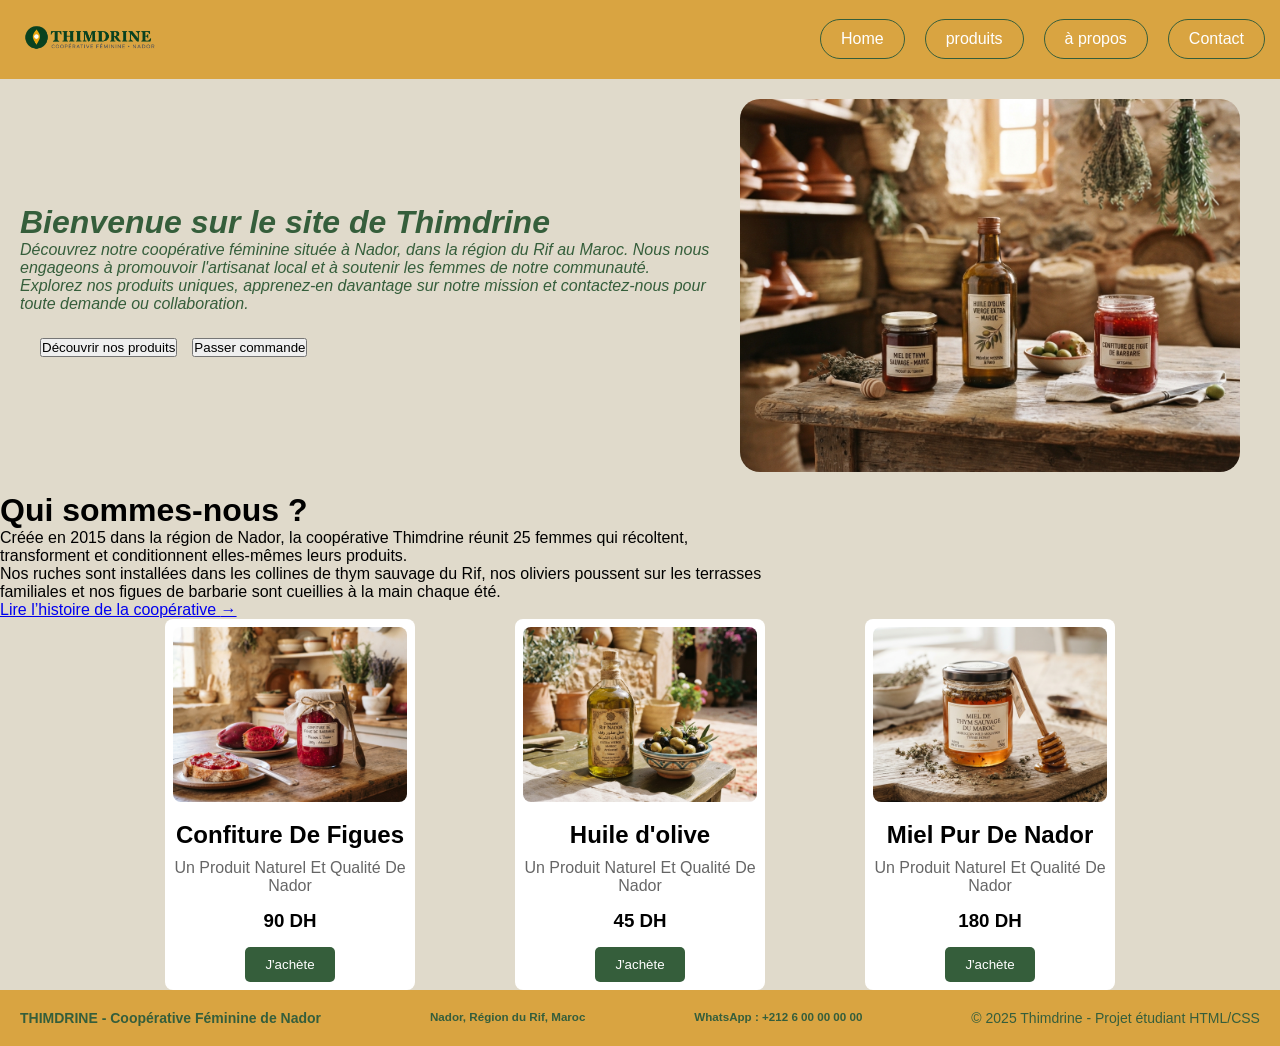
==== index.html @ 96b54910 "Initial commit" ====
<!DOCTYPE html>
<html lang="en">
<head>
    <meta charset="UTF-8">
    <meta name="viewport" content="width=device-width, initial-scale=1.0">
    <title>Thimdrine — Coopérative du Rif</title>
    
</head>
<body>
<header>
    <div class="logo">
         <img src="logo.png" alt="logo">
        </a>
    </div>
        <nav class="menu"> 
            <ul>
              <a href="index.html">Home</a>
              <a href="produits.html">produits</a>
              <a href="apropos.html">à propos </a>
              <a href="contact.html">Contact</a>
            </ul>
        </nav>
</header>

        <div class="container">
          <div class="content-text">
            <h1>Bienvenue sur le site de Thimdrine</h1>
            <p>Découvrez notre coopérative féminine située à Nador, dans la région du Rif au Maroc. Nous nous engageons à promouvoir l'artisanat local et à soutenir les femmes de notre communauté.</p>
             <p>Explorez nos produits uniques, apprenez-en davantage sur notre mission et contactez-nous pour toute demande ou collaboration.</p>
                  <div class="buttons">
                  <button >Découvrir nos produits</button>
                  <button >Passer commande</button>
             </div>
          </div>
          <div class="img-container">
        <img src="img1.png" alt="image1" width="300" height="300">
    </div>
</div>
<div>
    <h1>Qui sommes-nous ?</h1>
    <p>Créée en 2015 dans la région de Nador, la coopérative Thimdrine réunit 25 femmes qui  récoltent,<br> transforment et conditionnent elles-mêmes leurs produits.</p>
    <p>Nos ruches sont installées dans les collines de thym sauvage du Rif, nos oliviers poussent sur les terrasses <br> familiales et nos figues de barbarie sont cueillies à la main chaque été.</p>
</div>
<div>
    <a href="apropos.html" class="history-link">
  Lire l’histoire de la coopérative <span aria-hidden="true">→</span>
</a>
</div>
<main class="products">
    <div class="product">
            <img src="img2.png" alt="Product 1">
            <h2>Confiture De Figues</h2>
            <p>Un Produit Naturel Et Qualité De Nador</p>
            <h3>90 DH</h3>
            <button >J'achète</button>
   </div>
    <div class="product">
            <img src="img3.png" alt="Product 1">
            <h2>Huile d'olive</h2>
            <p>Un Produit Naturel Et Qualité De Nador</p>
            <h3>45 DH</h3>
            <button>J'achète</button>
   </div>
    <div class="product">
            <img src="img4.png" alt="Product 1">
            <h2>Miel Pur De Nador</h2>
            <p>Un Produit Naturel Et Qualité De Nador</p>
            <h3>180 DH</h3>
            <button >J'achète</button>
   </div>
</main>
    
      <footer>
        <h4>THIMDRINE - Coopérative Féminine de Nador</h4>
        <h5>Nador, Région du Rif, Maroc</h5>
        <h5>WhatsApp : +212 6 00 00 00 00</h5>
        <p> © 2025 Thimdrine - Projet étudiant HTML/CSS</p>

      </footer>
      <link rel="stylesheet" href="style.css">
</body>
</html>
---- style.css ----
body {
    margin: 0;
    padding: 0;
    font-family: Arial, sans-serif;
    background-color: #E0DACB;
}
* {
    margin: 0;
    padding: 0;
    box-sizing: border-box;
    font-family: Arial, sans-serif;
}
header {
    position: fixed;
    top: 0;
    left: 0;
    width: 100%;
    background-color: #D9A441;
    color: #355E3B;
    padding: 15px 15px;
    display: flex;
    justify-content: space-between;
    align-items: center;
    padding: 15px;
}
header{
    position: relative;
    z-index: 100;
}

.hero img {
    position: relative;
    z-index: 10;
}
header .logo {
    display: flex;
    align-items: center;
}

header .logo img {
    width: 150px;
    height: auto;
}

header nav ul {
    list-style: none;
    display: flex;
    gap: 20px;
}

header nav ul li a {
    text-decoration: none;
    color: #355E3B;
    font-size: 18px;
}

header nav ul li a:hover {
    text-decoration: underline;
}
.menu a{
    display: flex;
    justify-content: space-between;
    align-items: center;
    padding: 10px 20px;
    background-color: #D9A441;
    border: 1px solid #355E3B;
    border-radius: 50px;
    text-decoration: none;
    color: #ffffff;
}
.menu a:hover {
    background-color: #E0DACB;
    color: #355E3B;
}

footer  {
    position: fixed;
    bottom: 0;
    left: 0;
    width: 100%;
    background-color: #D9A441;
    color: #355E3B;
    padding: 15px 0;
    display: flex;
    padding: 30px 40px;
    justify-content: space-between;
    font-size: 14px;
    padding: 20px;
}
footer{
    position: relative;
    z-index: 100;
}
div.container {
    display: flex;
    justify-content: space-between;
    align-items: center;
    padding: 10px 20px;
}
div.content-text {
    font-size: 20px;
    color: #355E3B;
    font-style: italic;
    font-weight: 100;
    font-size: 100%;
}
div.buttons {
    display: flex;
    justify-content: flex-start;
    padding: 10px 20px;
    gap: 15px;
    margin-top: 15px; 
}
div.img-container {
    display: flex;
    justify-content: flex-end;
    padding: 10px 20px;
}
.img-container img {
    width: 500px;
    height: auto;
    border-radius: 20px;
}
/* <=========prouct=========> */
.products {
    display: flex;
    justify-content: center;
    gap: 100px;
}
.product {
    background-color: white;
    width: 250px;
    padding: 8px;
    text-align: center;
    border-radius: 8px;
}
.product img {
    width: 100%;
    height: auto;
     border-radius: 8px;
}

.product h2 {
    margin-top: 15px;
}

.product p {
    margin: 10px 0;
    color: #666;
}

.product h3 {
    margin: 15px 0;
}

.product button {
    background-color: #355E3B;
    color: white;
    border: none;
    padding: 10px 20px;
    border-radius: 5px;
    cursor: pointer;
}

.product button:hover {
    background-color: #D9A441;
}
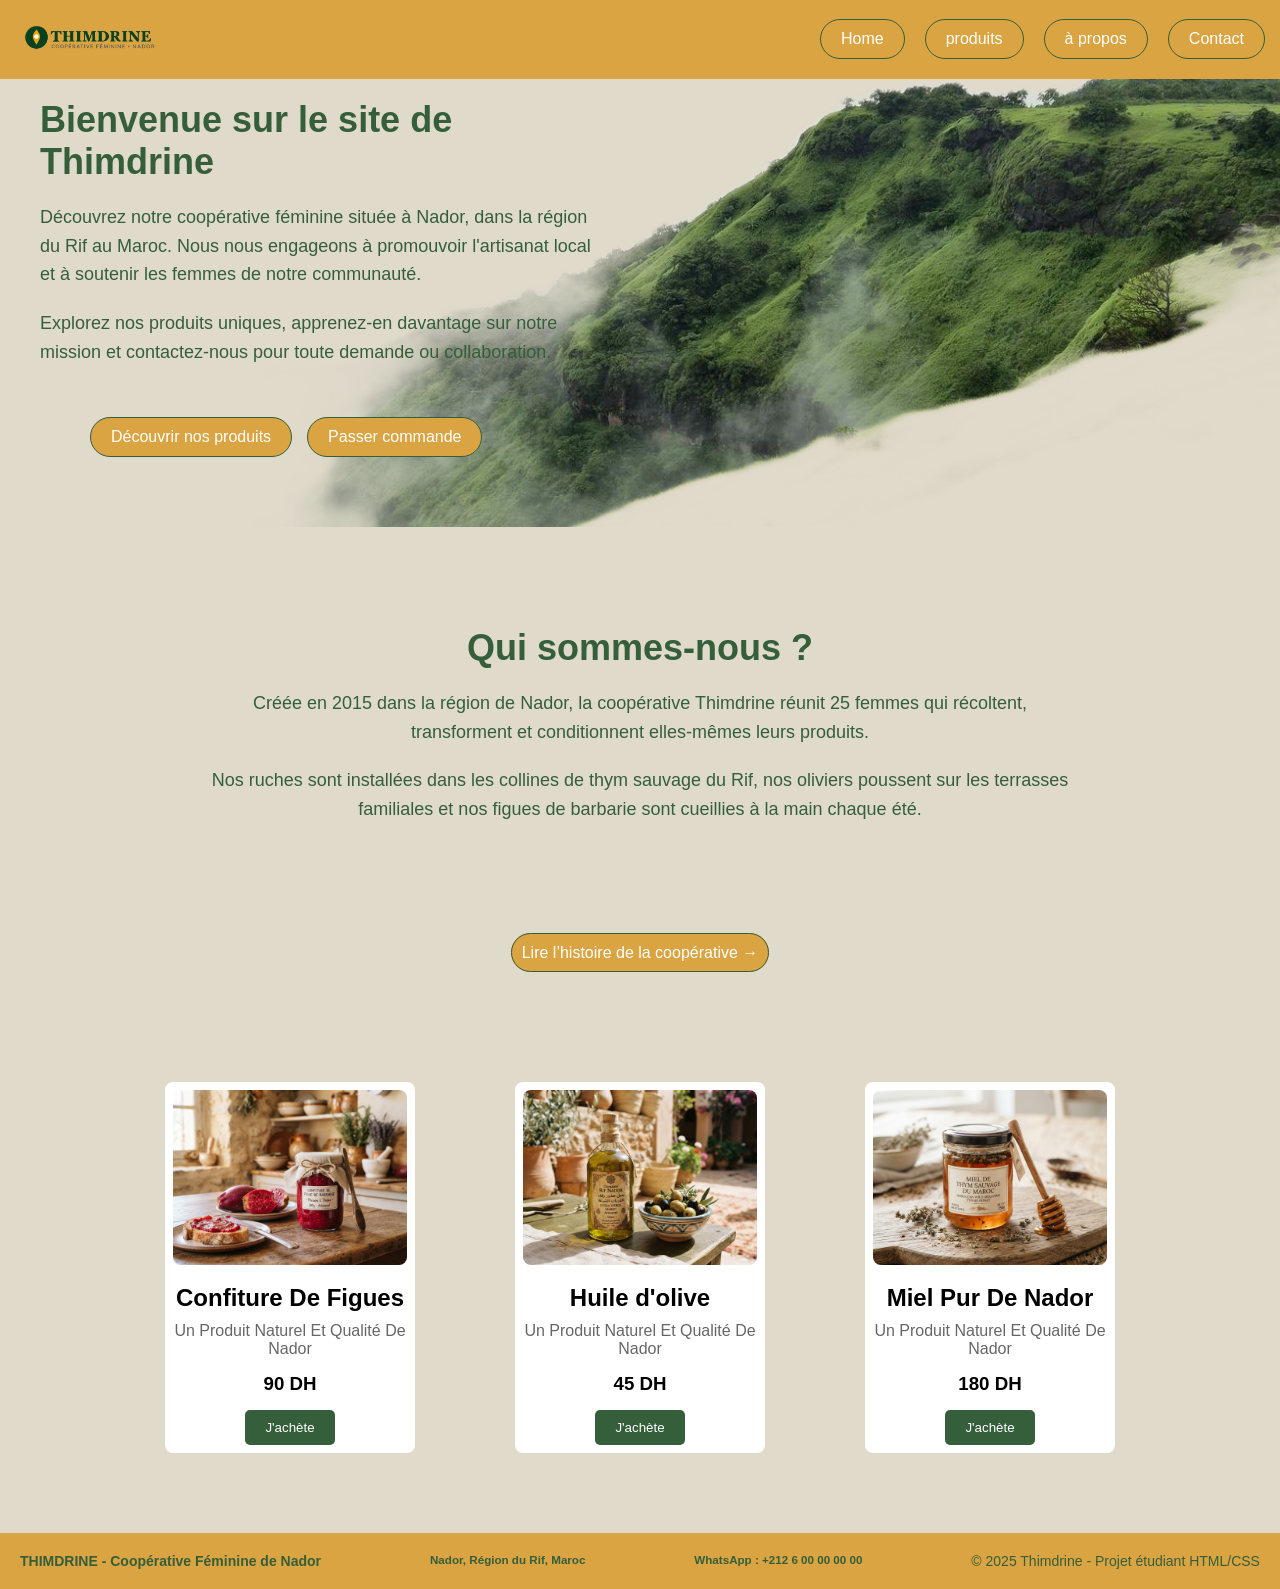
==== commit e4a663af: "J'ai cree une page produit." ====
--- a/index.html
+++ b/index.html
@@ -28,23 +28,22 @@
             <p>Découvrez notre coopérative féminine située à Nador, dans la région du Rif au Maroc. Nous nous engageons à promouvoir l'artisanat local et à soutenir les femmes de notre communauté.</p>
              <p>Explorez nos produits uniques, apprenez-en davantage sur notre mission et contactez-nous pour toute demande ou collaboration.</p>
                   <div class="buttons">
-                  <button >Découvrir nos produits</button>
-                  <button >Passer commande</button>
+                  <a href="produits.html" class="p_rodact">Découvrir nos produits</a>
+                  <a href="contact.html" class="p_rodact" >Passer commande</a>
              </div>
           </div>
           <div class="img-container">
-        <img src="img1.png" alt="image1" width="300" height="300">
     </div>
 </div>
-<div>
+<div class="about-section">
     <h1>Qui sommes-nous ?</h1>
     <p>Créée en 2015 dans la région de Nador, la coopérative Thimdrine réunit 25 femmes qui  récoltent,<br> transforment et conditionnent elles-mêmes leurs produits.</p>
     <p>Nos ruches sont installées dans les collines de thym sauvage du Rif, nos oliviers poussent sur les terrasses <br> familiales et nos figues de barbarie sont cueillies à la main chaque été.</p>
 </div>
-<div>
+<div class="history">
     <a href="apropos.html" class="history-link">
   Lire l’histoire de la coopérative <span aria-hidden="true">→</span>
-</a>
+     </a>
 </div>
 <main class="products">
     <div class="product">
--- a/style.css
+++ b/style.css
@@ -22,6 +22,7 @@
     justify-content: space-between;
     align-items: center;
     padding: 15px;
+    
 }
 header{
     position: relative;
@@ -69,10 +70,25 @@
     color: #ffffff;
 }
 .menu a:hover {
+    background-color: #355E3B;
+    color: #D9A441;
+}
+div.about-section {
+    text-align: center;
+    padding: 100px 50px;
     background-color: #E0DACB;
-    color: #355E3B;
-}
-
+}
+div.about-section h1 {
+    font-size: 36px;
+    color: #355E3B;
+    margin-bottom: 20px;
+}
+div.about-section p {
+    font-size: 18px;
+    color: #355E3B;
+    line-height: 1.6;
+    margin-bottom: 20px;
+}
 footer  {
     position: fixed;
     bottom: 0;
@@ -88,6 +104,7 @@
     padding: 20px;
 }
 footer{
+    margin-top: 80px;
     position: relative;
     z-index: 100;
 }
@@ -96,20 +113,69 @@
     justify-content: space-between;
     align-items: center;
     padding: 10px 20px;
+    
+    background-image: url('view.png');
+    background-repeat: no-repeat;
+    background-position: left center;
+    background-size: 100%; 
+    width: 100%;
+    height:auto;
 }
 div.content-text {
-    font-size: 20px;
-    color: #355E3B;
-    font-style: italic;
-    font-weight: 100;
-    font-size: 100%;
+    max-width: 600px;
+    padding: 10px 20px;
+}
+div.content-text h1 {
+    font-size: 36px;
+    color: #355E3B;
+    margin-bottom: 20px;
+}
+div.content-text p {
+    font-size: 18px;
+    color: #355E3B;
+    line-height: 1.6;
+    margin-bottom: 20px;
+}  
+.history {
+    color: #355E3B;
+    text-align: center;
+}
+.history-link{
+    display: flexbox;
+    padding: 10px 10px;
+    background-color: #D9A441;
+    border: 1px solid #355E3B;
+    border-radius: 40px;
+    text-decoration: none;
+    color: #ffffff;
+    width:15rem;
+}
+.history a:hover{
+    background-color: #355E3B;
+    color: #D9A441;
+}
+
+.p_rodact {
+    display: flex;
+    justify-content: space-between;
+    align-items: center;
+    padding: 10px 20px;
+    background-color: #D9A441;
+    border: 1px solid #355E3B;
+    border-radius: 50px;
+    text-decoration: none;
+    color: #ffffff;
+}
+.p_rodact:hover {
+    background-color: #355E3B;
+    color: #D9A441;
 }
 div.buttons {
     display: flex;
     justify-content: flex-start;
-    padding: 10px 20px;
-    gap: 15px;
-    margin-top: 15px; 
+    margin: 50px;
+    gap: 15px; 
+   
 }
 div.img-container {
     display: flex;
@@ -121,13 +187,13 @@
     height: auto;
     border-radius: 20px;
 }
-/* <=========prouct=========> */
 .products {
     display: flex;
     justify-content: center;
     gap: 100px;
 }
 .product {
+    margin-top: 120px;
     background-color: white;
     width: 250px;
     padding: 8px;
